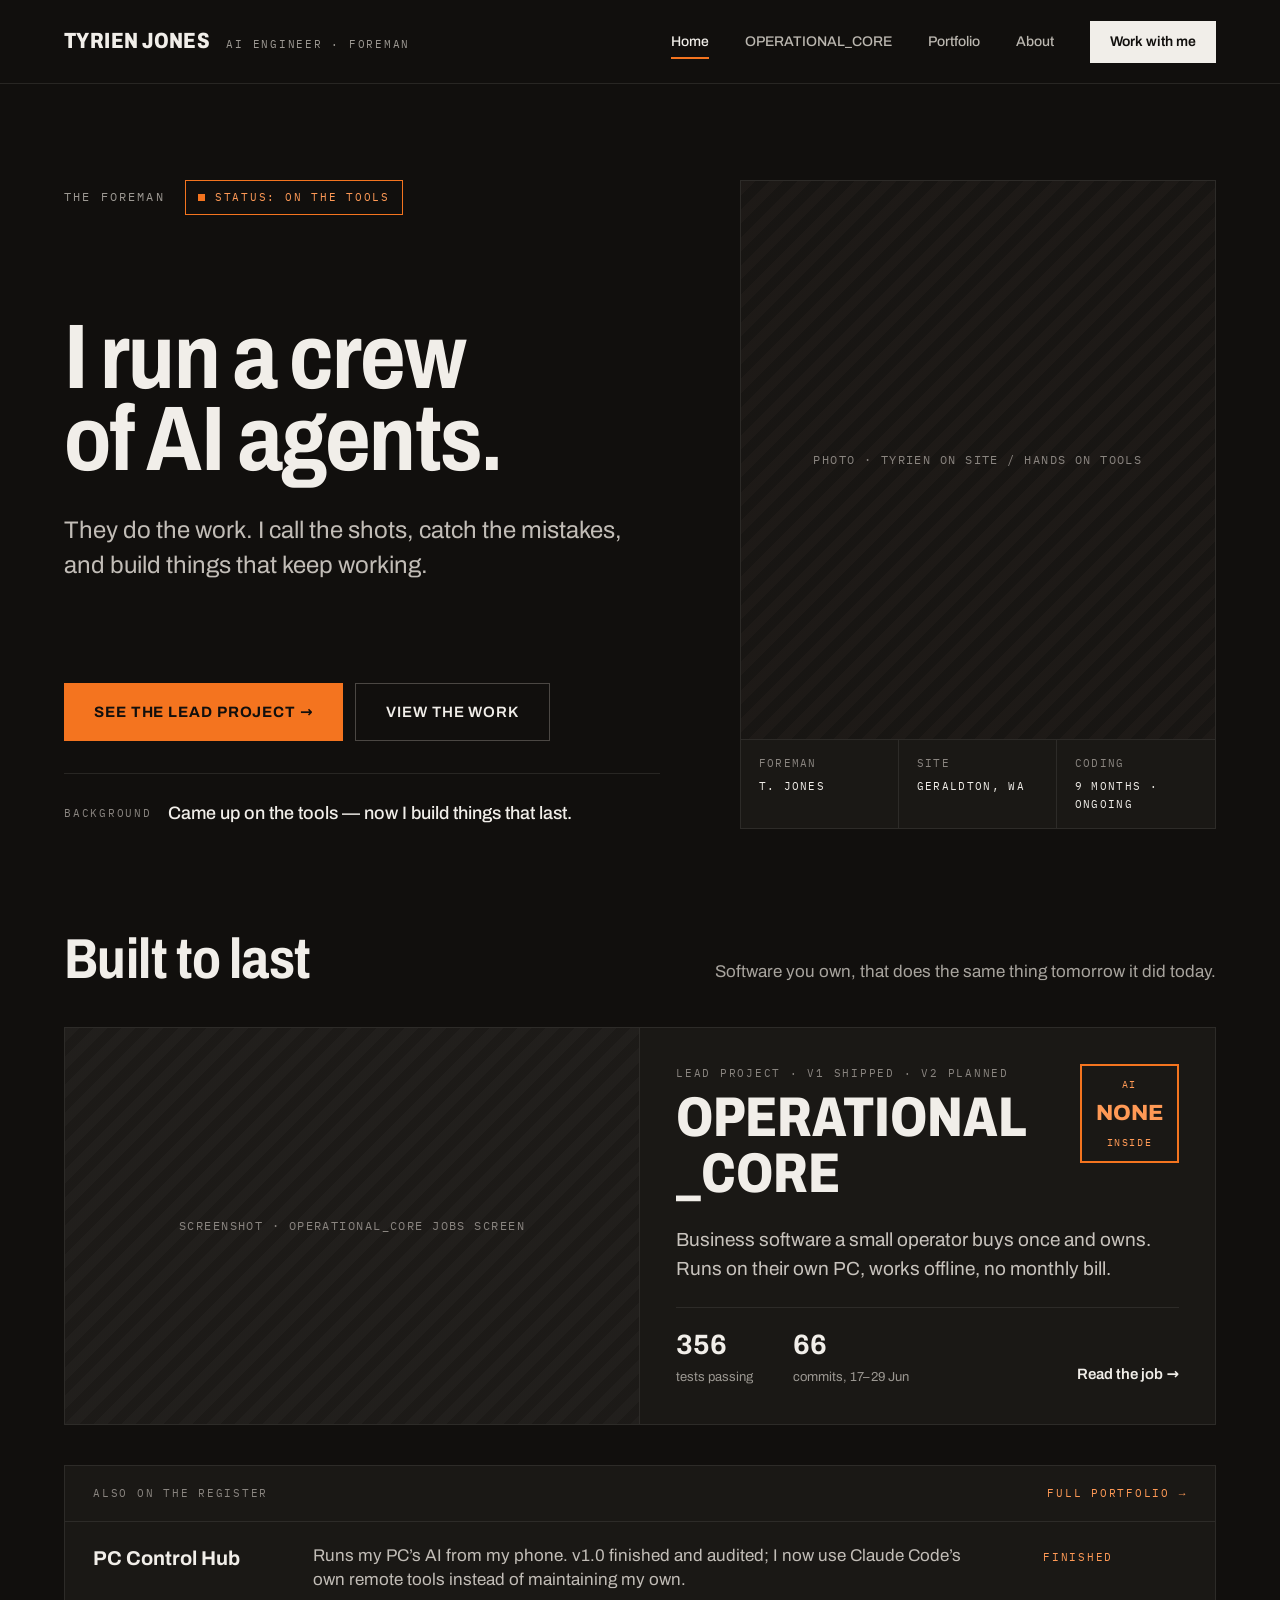
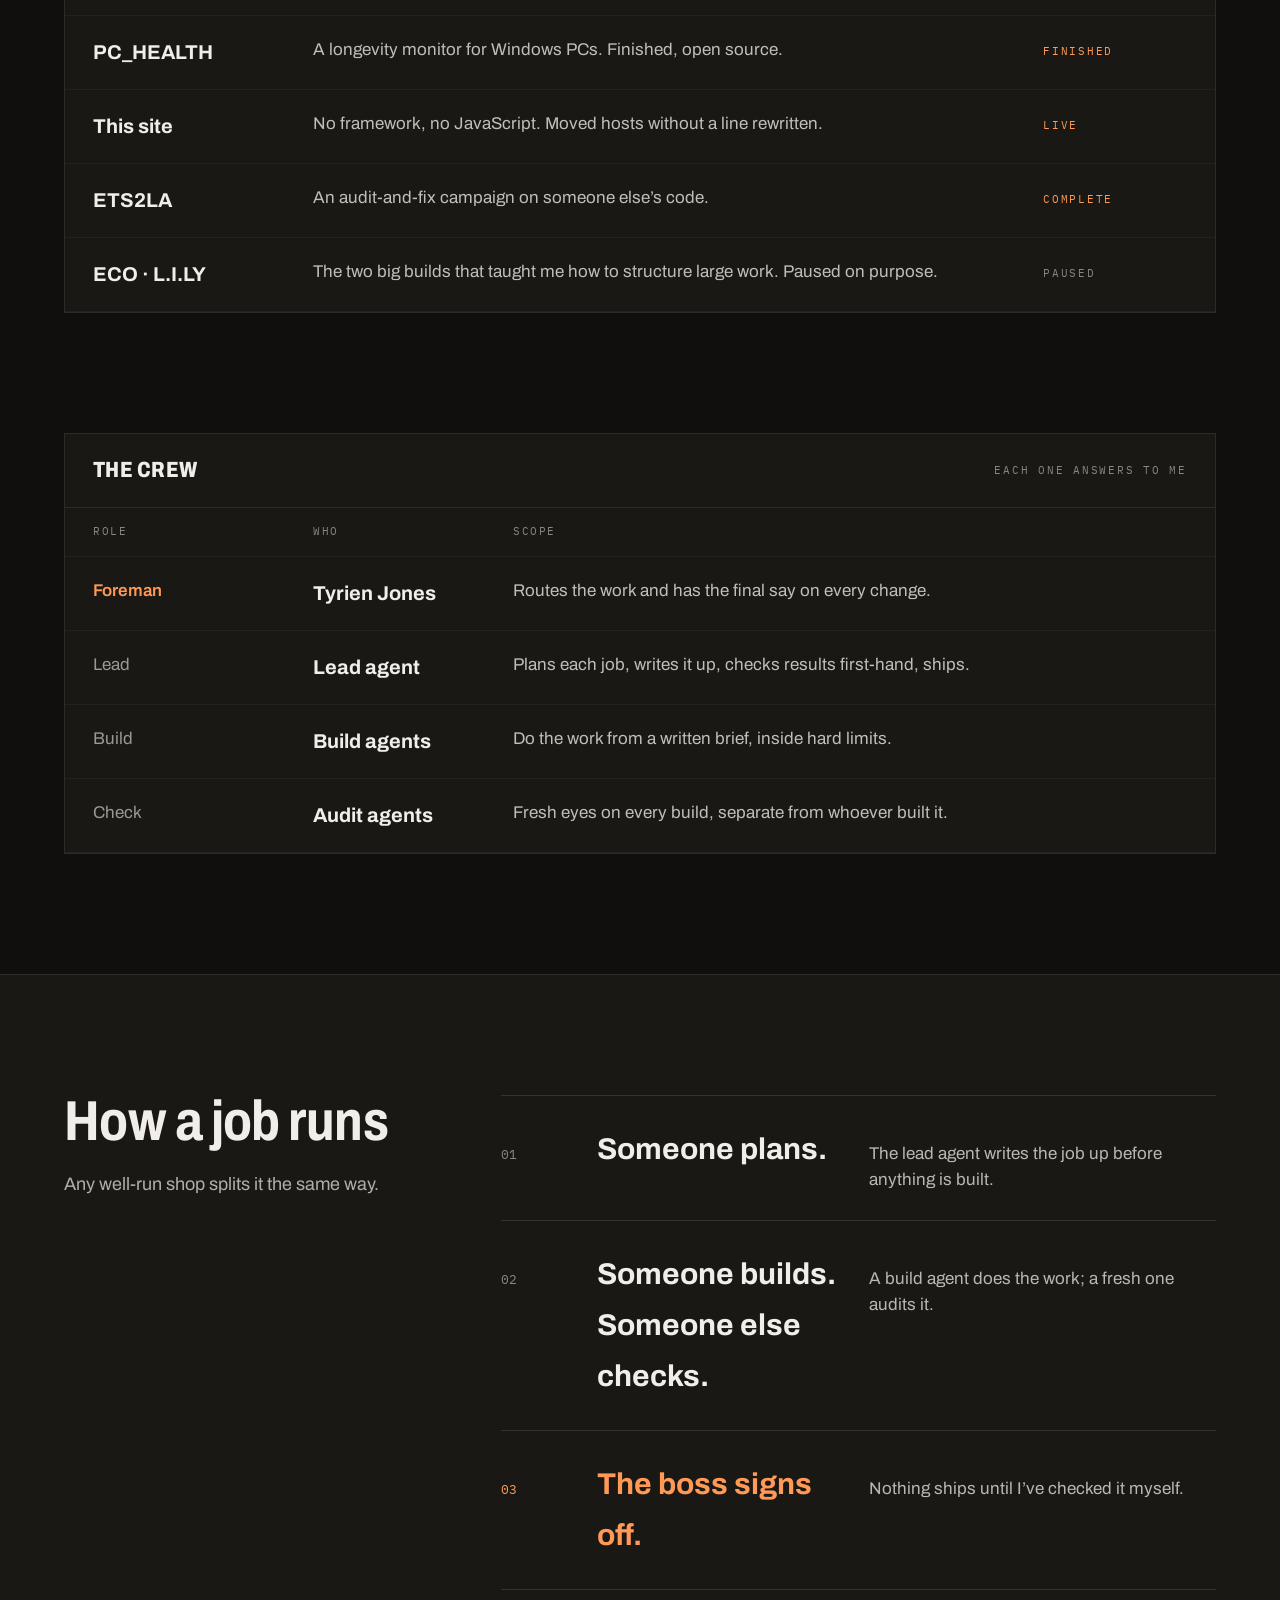
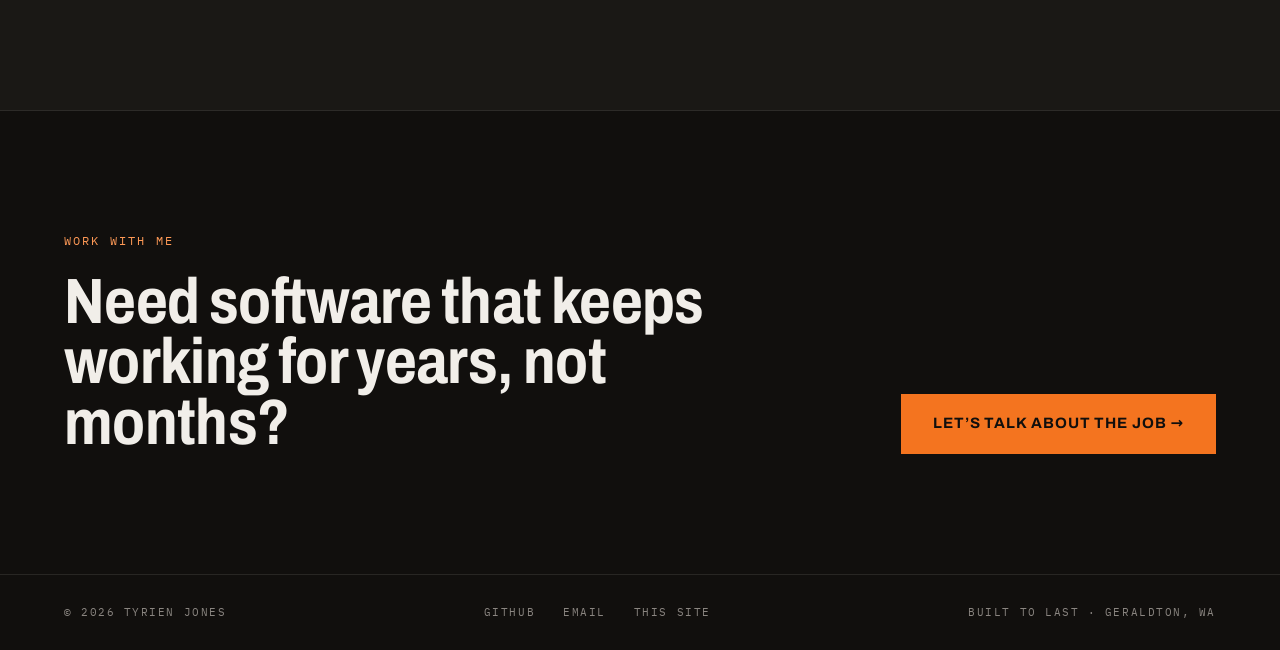
==== site/index.html @ d5ed754e "Words overhaul: every claim true as of Nov 2026; OPERATIONAL_CORE leads Content (from the approved c" ====
<!DOCTYPE html>
<html lang="en">
<head>
<meta charset="utf-8">
<meta name="viewport" content="width=device-width, initial-scale=1">
<meta name="color-scheme" content="dark">
<title>Tyrien Jones — AI Engineer · Foreman</title>
<meta name="description" content="I run a crew of AI agents. They do the work. I call the shots, catch the mistakes, and build things that keep working.">
<link rel="stylesheet" href="assets/css/site.css">
</head>
<body>

<header class="site-head">
  <a class="brand" href="index.html">
    <span class="brand-name">TYRIEN JONES</span>
    <span class="brand-sub">AI ENGINEER · FOREMAN</span>
  </a>
  <nav class="nav" aria-label="Primary">
    <a href="index.html" class="active" aria-current="page">Home</a>
    <a href="operational-core.html">OPERATIONAL_CORE</a>
    <a href="portfolio.html">Portfolio</a>
    <a href="about.html">About</a>
    <a href="work.html" class="btn-work">Work with me</a>
  </nav>
</header>

<section class="hero">
  <div class="hero-copy">
    <div class="kicker">
      <span class="lbl lbl-lg">THE FOREMAN</span>
      <span class="tag-status">STATUS: ON THE TOOLS</span>
    </div>
    <div style="display:flex;flex-direction:column;gap:32px">
      <h1 class="display">I run a crew of AI agents.</h1>
      <p class="hero-lede">They do the work. I call the shots, catch the mistakes, and build things that keep working.</p>
    </div>
    <div style="display:flex;flex-direction:column;gap:32px">
      <div style="display:flex;gap:12px;flex-wrap:wrap">
        <a class="btn btn-accent" href="operational-core.html">SEE THE LEAD PROJECT →</a>
        <a class="btn btn-ghost" href="portfolio.html">VIEW THE WORK</a>
      </div>
      <div class="hero-foot">
        <span class="lbl">BACKGROUND</span>
        <b>Came up on the tools — now I build <span>things that last</span>.</b>
      </div>
    </div>
  </div>
  <div class="hero-media">
    <div class="ph"><span class="lbl">PHOTO · TYRIEN ON SITE / HANDS ON TOOLS</span></div>
    <div class="spec-strip">
      <div><span>FOREMAN</span><span>T. JONES</span></div>
      <div><span>SITE</span><span>GERALDTON, WA</span></div>
      <div><span>CODING</span><span>9 MONTHS · ONGOING</span></div>
    </div>
  </div>
</section>

<section class="sec" style="display:flex;flex-direction:column;gap:40px">
  <div class="sec-head">
    <h2>Built to last</h2>
    <span class="sub">Software you own, that does the same thing tomorrow it did today.</span>
  </div>
  <div class="card-grid" style="grid-template-columns:minmax(0,1fr)">
    <a class="card" href="operational-core.html" style="display:grid;grid-template-columns:repeat(auto-fit,minmax(min(100%,420px),1fr))">
      <div class="card-media ph" style="height:auto;min-height:340px;border-bottom:none;border-right:1px solid oklch(0.29 0.006 70)"><span class="lbl">SCREENSHOT · OPERATIONAL_CORE JOBS SCREEN</span></div>
      <div class="card-body">
        <div class="card-top">
          <div style="display:flex;flex-direction:column;gap:8px">
            <span class="lbl">LEAD PROJECT · v1 SHIPPED · v2 PLANNED</span>
            <span class="card-title">OPERATIONAL<wbr>_CORE</span>
          </div>
          <span class="stamp"><span>AI</span><b>NONE</b><span>INSIDE</span></span>
        </div>
        <p class="card-desc">Business software a small operator buys once and owns. Runs on their own PC, works offline, no monthly bill.</p>
        <div class="stats">
          <div class="stat"><b>356</b><span>tests passing</span></div>
          <div class="stat"><b>66</b><span>commits, 17–29 Jun</span></div>
          <span class="stat-link">Read the job →</span>
        </div>
      </div>
    </a>
  </div>
  <div class="panel">
    <div class="panel-bar"><span class="lbl">ALSO ON THE REGISTER</span><a class="lbl" href="portfolio.html" style="color:oklch(0.78 0.15 52)">FULL PORTFOLIO →</a></div>
    <div class="sheet" style="grid-template-columns:220px minmax(0,1fr) 200px">
      <div class="s-name">PC Control Hub</div><div class="s-desc row-end">Runs my PC&rsquo;s AI from my phone. v1.0 finished and audited; I now use Claude Code&rsquo;s own remote tools instead of maintaining my own.</div><div class="row-end"><span class="lbl" style="color:oklch(0.78 0.15 52)">FINISHED</span></div>
      <div class="s-name">PC_HEALTH</div><div class="s-desc row-end">A longevity monitor for Windows PCs. Finished, open source.</div><div class="row-end"><span class="lbl" style="color:oklch(0.78 0.15 52)">FINISHED</span></div>
      <div class="s-name">This site</div><div class="s-desc row-end">No framework, no JavaScript. Moved hosts without a line rewritten.</div><div class="row-end"><span class="lbl" style="color:oklch(0.78 0.15 52)">LIVE</span></div>
      <div class="s-name">ETS2LA</div><div class="s-desc row-end">An audit-and-fix campaign on someone else’s code.</div><div class="row-end"><span class="lbl" style="color:oklch(0.78 0.15 52)">COMPLETE</span></div>
      <div class="s-name">ECO · L.I.LY</div><div class="s-desc">The two big builds that taught me how to structure large work. Paused on purpose.</div><div><span class="lbl">PAUSED</span></div>
    </div>
  </div>
</section>

<section class="sec">
  <div class="panel">
    <div class="panel-bar">
      <span class="ttl">THE CREW</span>
      <span class="lbl">EACH ONE ANSWERS TO ME</span>
    </div>
    <div class="sheet" style="grid-template-columns:220px 200px minmax(0,1fr)">
      <div class="s-h">ROLE</div>
      <div class="s-h">WHO</div>
      <div class="s-h">SCOPE</div>
      <div class="s-role hl">Foreman</div>
      <div class="s-name">Tyrien Jones</div>
      <div class="s-desc row-end">Routes the work and has the final say on every change.</div>
      <div class="s-role">Lead</div>
      <div class="s-name">Lead agent</div>
      <div class="s-desc row-end">Plans each job, writes it up, checks results first-hand, ships.</div>
      <div class="s-role">Build</div>
      <div class="s-name">Build agents</div>
      <div class="s-desc row-end">Do the work from a written brief, inside hard limits.</div>
      <div class="s-role">Check</div>
      <div class="s-name">Audit agents</div>
      <div class="s-desc">Fresh eyes on every build, separate from whoever built it.</div>
    </div>
  </div>
</section>

<section class="sec-band split s-12">
  <div style="display:flex;flex-direction:column;gap:20px">
    <h2>How a job runs</h2>
    <p style="font-size:18px;color:oklch(0.75 0.01 75)">Any well-run shop splits it the same way.</p>
  </div>
  <div class="steps">
    <div class="step">
      <span class="n">01</span>
      <span class="t">Someone plans.</span>
      <span class="d">The lead agent writes the job up before anything is built.</span>
    </div>
    <div class="step">
      <span class="n">02</span>
      <span class="t">Someone builds. Someone else checks.</span>
      <span class="d">A build agent does the work; a fresh one audits it.</span>
    </div>
    <div class="step hl">
      <span class="n">03</span>
      <span class="t">The boss signs off.</span>
      <span class="d">Nothing ships until I’ve checked it myself.</span>
    </div>
  </div>
</section>

<section class="cta">
  <div class="cta-copy">
    <span class="lbl lbl-lg">WORK WITH ME</span>
    <span class="cta-q">Need software that keeps working for years, not months?</span>
  </div>
  <a class="btn btn-accent" href="work.html">LET’S TALK ABOUT THE JOB →</a>
</section>

<footer class="site-foot">
  <span>© 2026 TYRIEN JONES</span>
  <span class="links">
    <a href="https://github.com/tyrienjones-tech">GITHUB</a>
    <a href="mailto:tyrienjones.tech@gmail.com">EMAIL</a>
    <a href="this-site.html">THIS SITE</a>
  </span>
  <span>BUILT TO LAST · GERALDTON, WA</span>
</footer>

</body>
</html>
---- site/assets/css/site.css ----
/* ============================================================
   Tyrien Jones — shared stylesheet (all pages use this one file)
   v2 "Site Documentation" redesign — 2026-11.
   Static. Fonts self-hosted. No remote fonts, no third-party requests.
   Lives at /assets/css/site.css — paths below are relative to HERE.
   ============================================================ */

/* ---- Self-hosted fonts (files in /assets/fonts/) ---------- */
@font-face {
  font-family: "Archivo";
  src: url("../fonts/Archivo-Variable.woff2") format("woff2");
  font-weight: 400 800; font-stretch: 62% 125%;
  font-style: normal; font-display: swap;
}
@font-face {
  font-family: "IBM Plex Mono";
  src: url("../fonts/IBMPlexMono-Regular.woff2") format("woff2");
  font-weight: 400; font-style: normal; font-display: swap;
}
@font-face {
  font-family: "IBM Plex Mono";
  src: url("../fonts/IBMPlexMono-Medium.woff2") format("woff2");
  font-weight: 500; font-style: normal; font-display: swap;
}
@font-face {
  font-family: "IBM Plex Mono";
  src: url("../fonts/IBMPlexMono-SemiBold.woff2") format("woff2");
  font-weight: 600; font-style: normal; font-display: swap;
}

/* ---- Tokens (HANDOFF.md) ----------------------------------- */
:root {
  --bg:          oklch(0.17 0.006 70);   /* warm graphite */
  --panel:       oklch(0.21 0.006 70);
  --panel-2:     oklch(0.24 0.006 70);   /* placeholder stripe light */
  --warm:        oklch(0.22 0.008 60);   /* highlighted panel */
  --line:        oklch(0.29 0.006 70);   /* panel borders */
  --line-2:      oklch(0.25 0.006 70);   /* row dividers */
  --line-3:      oklch(0.32 0.006 70);   /* step rules on panel bg */
  --line-head:   oklch(0.27 0.006 70);   /* header/footer rule */
  --text:        oklch(0.95 0.008 80);
  --body:        oklch(0.85 0.01 75);
  --body-2:      oklch(0.8 0.01 75);
  --muted:       oklch(0.68 0.01 75);
  --muted-2:     oklch(0.62 0.01 75);    /* mono labels */
  --soft:        oklch(0.75 0.01 75);
  --soft-2:      oklch(0.72 0.01 75);
  --accent:      oklch(0.70 0.18 48);    /* hi-vis orange */
  --accent-hi:   oklch(0.76 0.17 52);    /* hover */
  --accent-text: oklch(0.78 0.15 52);    /* orange as text on dark */

  --font-head: "Archivo", system-ui, -apple-system, "Segoe UI", Roboto, sans-serif;
  --font-mono: "IBM Plex Mono", ui-monospace, "Cascadia Mono", Menlo, Consolas, monospace;

  --gut: 64px;           /* page gutter */
  --nav-h: 84px;
}

/* ---- Base --------------------------------------------------- */
* { box-sizing: border-box; }
html { scroll-behavior: smooth; }
body {
  margin: 0;
  background: var(--bg);
  color: var(--text);
  font-family: var(--font-head);
  font-size: 18px;
  line-height: 1.7;
  -webkit-font-smoothing: antialiased;
}
a { color: inherit; text-decoration: none; }
a:hover { opacity: .85; }
a, .btn, .card, details.reg summary, .nav a {
  transition: opacity .15s ease, background-color .2s ease,
              border-color .2s ease, color .2s ease;
}
:focus-visible { outline: 2px solid var(--accent); outline-offset: 3px; }
@media (prefers-reduced-motion: reduce) {
  * { transition: none !important; }
  html { scroll-behavior: auto; }
}
img { max-width: 100%; display: block; }
code {
  font-family: var(--font-mono);
  font-size: .88em;
}
::selection { background: var(--accent); color: var(--bg); }

h1, h2, h3 { margin: 0; letter-spacing: -.01em; text-wrap: balance; }
h2 { font-weight: 700; font-stretch: 82%; font-size: clamp(38px, 4.4vw, 64px); line-height: .95; }
p  { margin: 0; color: var(--body); text-wrap: pretty; }

/* Mono label — labels only, never headings/body */
.lbl {
  font-family: var(--font-mono);
  font-size: 11px; letter-spacing: .16em;
  text-transform: uppercase;
  color: var(--muted-2);
}
.lbl-lg { font-size: 12px; letter-spacing: .18em; color: var(--muted); }

/* ---- Header ------------------------------------------------- */
.site-head {
  display: flex; align-items: center; justify-content: space-between;
  padding: 0 var(--gut); height: var(--nav-h);
  border-bottom: 1px solid var(--line-head);
  gap: 24px;
}
.brand { display: flex; align-items: baseline; gap: 16px; flex: none; }
.brand-name { font-weight: 800; font-stretch: 80%; font-size: 22px; letter-spacing: .02em; }
.brand-sub {
  font-family: var(--font-mono); font-size: 11px; letter-spacing: .16em;
  color: var(--muted);
}
.nav {
  display: flex; align-items: center; gap: 36px;
  font-size: 14px; font-weight: 500; color: oklch(0.78 0.01 75);
  flex-wrap: wrap;
}
.nav a { padding: 6px 0; }
.nav a.active {
  color: var(--text);
  box-shadow: inset 0 -2px 0 var(--accent);
}
.nav .btn-work {
  display: flex; align-items: center; height: 42px; padding: 0 20px;
  background: var(--text); color: var(--bg); font-weight: 600;
}

/* ---- Buttons ------------------------------------------------ */
.btn {
  display: inline-flex; align-items: center; gap: 14px;
  height: 58px; padding: 0 30px;
  font-weight: 700; font-size: 15px; letter-spacing: .06em;
}
.btn-accent { background: var(--accent); color: var(--bg); }
.btn-accent:hover { background: var(--accent-hi); opacity: 1; }
.btn-ghost { border: 1px solid oklch(0.4 0.008 70); font-weight: 600; }
.btn-ghost:hover { border-color: var(--text); opacity: 1; }

/* ---- Status tag / stamp ------------------------------------- */
.tag-status {
  display: inline-flex; align-items: center; gap: 10px;
  padding: 7px 12px; border: 1px solid var(--accent);
  font-family: var(--font-mono); font-size: 11px; letter-spacing: .16em;
  color: var(--accent-text); text-transform: uppercase;
}
.tag-status::before {
  content: ""; width: 7px; height: 7px; background: var(--accent); flex: none;
}
.stamp {
  flex: none; display: flex; flex-direction: column; align-items: center; gap: 2px;
  padding: 10px 14px; border: 2px solid var(--accent);
  color: var(--accent-text);
  font-family: var(--font-mono); font-size: 10px; letter-spacing: .16em;
  text-transform: uppercase; text-align: center;
}
.stamp b {
  font-family: var(--font-head); font-weight: 800; font-size: 22px; letter-spacing: 0;
  white-space: nowrap;
}

/* ---- Sections / hero ---------------------------------------- */
.sec { padding: 0 var(--gut) 120px; }
.sec-band {
  padding: 120px var(--gut);
  background: var(--panel);
  border-top: 1px solid var(--line); border-bottom: 1px solid var(--line);
}
.hero {
  padding: 96px var(--gut) 104px;
  display: grid; grid-template-columns: minmax(0,1.25fr) minmax(0,1fr);
  gap: 80px; align-items: stretch;
}
.hero-copy { display: flex; flex-direction: column; justify-content: space-between; gap: 56px; }
.kicker { display: flex; align-items: center; gap: 20px; flex-wrap: wrap; }
.display {
  font-weight: 700; font-stretch: 82%;
  font-size: clamp(60px, 7.17vw, 120px);
  line-height: .9; letter-spacing: -.02em;
}
.hero-lede { max-width: 600px; font-size: 24px; line-height: 1.45; color: var(--body-2); }
.hero-foot {
  display: flex; align-items: center; gap: 16px;
  padding-top: 24px; border-top: 1px solid var(--line-head);
}
.hero-foot b { font-size: 18px; font-weight: 500; }

/* ---- Placeholder (striped) ---------------------------------- */
.ph {
  display: flex; align-items: center; justify-content: center;
  background: repeating-linear-gradient(135deg, var(--warm) 0 10px, oklch(0.2 0.006 70) 10px 20px);
  border: 1px solid var(--line);
}
.ph .lbl { letter-spacing: .12em; font-size: 12px; }
.card-media.ph {
  height: 300px; border: none; border-bottom: 1px solid var(--line);
  background: repeating-linear-gradient(135deg, var(--panel-2) 0 10px, oklch(0.22 0.006 70) 10px 20px);
}

/* ---- Spec strip (under hero photo) --------------------------- */
.spec-strip {
  display: grid; grid-template-columns: repeat(3, minmax(0,1fr));
  background: var(--panel); border: 1px solid var(--line); border-top: none;
  font-family: var(--font-mono); font-size: 11px; letter-spacing: .12em;
  text-transform: uppercase;
}
.spec-strip > div {
  padding: 14px 18px; display: flex; flex-direction: column; gap: 4px;
  border-right: 1px solid var(--line);
}
.spec-strip > div:last-child { border-right: none; }
.spec-strip span:first-child { color: var(--muted-2); }

/* ---- Panels / sheet tables ----------------------------------- */
.panel { background: var(--panel); border: 1px solid var(--line); }
.panel-bar {
  display: flex; justify-content: space-between; align-items: center;
  padding: 18px 28px; border-bottom: 1px solid var(--line);
  gap: 16px; flex-wrap: wrap;
}
.panel-bar .ttl { font-weight: 800; font-stretch: 80%; font-size: 22px; letter-spacing: .02em; }

.sheet { display: grid; font-size: 17px; line-height: 1.45; }
.sheet > div { padding: 22px 28px; border-bottom: 1px solid var(--line-2); }
.sheet > .s-h {
  padding: 16px 28px;
  font-family: var(--font-mono); font-size: 11px; letter-spacing: .14em;
  text-transform: uppercase; color: var(--muted-2);
}
.sheet .s-name { font-weight: 700; font-size: 20px; }
.sheet .s-role { color: var(--muted); }
.sheet .s-role.hl { color: var(--accent-text); font-weight: 600; }
.sheet .s-desc { color: var(--body-2); }

.tag-own, .tag-wired {
  font-family: var(--font-mono); font-size: 10px; letter-spacing: .14em;
  text-transform: uppercase; padding: 4px 8px; white-space: nowrap;
}
.tag-own  { border: 1px solid var(--accent); color: var(--accent-text); }
.tag-wired{ border: 1px solid var(--line-3); color: var(--muted); }

/* ---- Stats row ------------------------------------------------ */
.stats { display: flex; gap: 40px; padding-top: 20px; border-top: 1px solid var(--line); flex-wrap: wrap; }
.stat { display: flex; flex-direction: column; gap: 4px; }
.stat b { font-weight: 700; font-size: 28px; line-height: 1.2; }
.stat span { font-size: 13px; color: var(--muted); }
.stat-link { margin-left: auto; align-self: end; font-size: 15px; font-weight: 600; }

/* ---- Numbered steps ------------------------------------------- */
.steps { display: flex; flex-direction: column; }
.step {
  display: grid; grid-template-columns: 72px minmax(0,1fr) minmax(0,1.4fr);
  gap: 24px; align-items: baseline; padding: 28px 0;
  border-top: 1px solid var(--line-3);
}
.step:last-child { border-bottom: 1px solid var(--line-3); }
.step .n { font-family: var(--font-mono); font-size: 13px; color: var(--muted-2); }
.step .t { font-weight: 700; font-size: 30px; }
.step .d { font-size: 17px; line-height: 1.5; color: oklch(0.78 0.01 75); }
.step.hl .n, .step.hl .t { color: var(--accent-text); }

/* ---- Cards ----------------------------------------------------- */
.card-grid { display: grid; grid-template-columns: repeat(2, minmax(0,1fr)); gap: 24px; }
.card {
  display: flex; flex-direction: column;
  background: var(--panel); border: 1px solid var(--line);
}
a.card:hover { border-color: var(--accent); opacity: 1; }
.card-body { padding: 36px; display: flex; flex-direction: column; gap: 24px; flex: 1; }
.card-top { display: flex; justify-content: space-between; align-items: start; gap: 24px; }
.card-title { font-weight: 800; font-stretch: 80%; font-size: 56px; line-height: 1; }
.card-desc { font-size: 19px; line-height: 1.5; color: oklch(0.82 0.01 75); }
.card .stats { margin-top: auto; }

/* ---- Two-column split (band interiors etc.) --------------------- */
.split { display: grid; gap: 80px; align-items: start; }
.split.s-12 { grid-template-columns: minmax(0,1fr) minmax(0,2fr); }
.split.s-21 { grid-template-columns: minmax(0,2fr) minmax(0,1fr); }
.hero-media { display: flex; flex-direction: column; }
.hero-media .ph { flex: 1; min-height: 560px; }

/* ---- Photo strip (About) ---------------------------------------- */
.photo-strip { display: grid; grid-template-columns: repeat(5, minmax(0,1fr)); gap: 16px; }
@media (max-width: 1100px) { .photo-strip { grid-template-columns: repeat(3, minmax(0,1fr)); } }
@media (max-width: 640px)  { .photo-strip { grid-template-columns: repeat(2, minmax(0,1fr)); } }

/* ---- Section headers ------------------------------------------- */
.sec-head { display: flex; justify-content: space-between; align-items: end; gap: 24px; flex-wrap: wrap; }
.sec-head .sub { font-size: 17px; color: var(--soft-2); }

/* ---- CTA band --------------------------------------------------- */
.cta {
  padding: 120px var(--gut);
  display: flex; justify-content: space-between; align-items: end; gap: 64px;
}
.cta.in-panel { background: var(--panel); border-top: 1px solid var(--line); border-bottom: 1px solid var(--line); }
.cta-copy { display: flex; flex-direction: column; gap: 20px; max-width: 860px; }
.cta-copy .lbl-lg { color: var(--accent-text); }
.cta-q {
  font-weight: 700; font-stretch: 82%;
  font-size: clamp(44px, 5vw, 72px); line-height: .95; letter-spacing: -.01em;
}
.cta .btn { flex: none; height: 60px; padding: 0 32px; }

/* ---- Footer ------------------------------------------------------ */
.site-foot {
  display: flex; justify-content: space-between; align-items: center;
  padding: 28px var(--gut); border-top: 1px solid var(--line-head);
  font-family: var(--font-mono); font-size: 11px; letter-spacing: .14em;
  text-transform: uppercase; color: var(--muted-2);
  gap: 16px; flex-wrap: wrap;
}
.site-foot .links { display: flex; gap: 28px; }

/* ---- Page header (inner pages) ----------------------------------- */
.page-head {
  padding: 72px var(--gut) 72px;
  display: grid; grid-template-columns: minmax(0,1.5fr) minmax(0,1fr);
  gap: 64px; align-items: end;
}
.crumb { font-family: var(--font-mono); font-size: 12px; letter-spacing: .14em; color: var(--muted-2); text-transform: uppercase; }
.crumb a:hover { color: var(--text); }
.page-head .display { font-size: clamp(56px, 6vw, 110px); }
.lede { font-size: 26px; line-height: 1.4; font-weight: 500; color: var(--body); max-width: 760px; }

.spec-panel {
  display: grid; grid-template-columns: repeat(2, minmax(0,1fr));
  background: var(--panel); border: 1px solid var(--line);
}
.spec-panel > div {
  padding: 18px 22px; display: flex; flex-direction: column; gap: 6px;
  border-bottom: 1px solid var(--line-2); border-right: 1px solid var(--line-2);
}
.spec-panel > div:nth-child(2n) { border-right: none; }
.spec-panel .k { font-family: var(--font-mono); font-size: 10px; letter-spacing: .14em; color: var(--muted-2); text-transform: uppercase; }
.spec-panel .v { font-size: 16px; font-weight: 600; line-height: 1.35; }
.spec-panel .cell-stamp { align-items: center; justify-content: center; }

/* ---- Doc layout (sticky index + reading column) ------------------- */
.doc {
  padding: 0 var(--gut) 120px;
  display: grid; grid-template-columns: 200px minmax(0,1fr);
  gap: 56px; align-items: start;
}
.doc-index {
  position: sticky; top: 32px;
  display: flex; flex-direction: column; gap: 4px;
  font-size: 14px;
}
.doc-index .idx-ttl { padding-bottom: 14px; }
.doc-index a {
  display: flex; gap: 14px; align-items: baseline;
  padding: 9px 0; color: var(--soft);
  border-top: 1px solid var(--line-2);
  font-weight: 500;
}
.doc-index a .n { font-family: var(--font-mono); font-size: 11px; color: var(--muted-2); }
.doc-index a:hover { color: var(--text); opacity: 1; }
.doc-index a.btn {
  margin-top: 8px; height: 48px; padding: 0 22px;
  justify-content: center;
  font-size: 14px; font-weight: 600; letter-spacing: .04em;
  border-top: none;
  background: transparent;
  border: 1px solid var(--accent);
  color: var(--accent-text);
}
.doc-index a.btn:hover { background: var(--accent); color: var(--bg); opacity: 1; }

/* Index highlight, zero JS. Where the browser supports scroll-driven
   animations, the link for the section crossing ~35% of the viewport lights up
   as you scroll. Elsewhere it falls back to click-follow via :has(:target). */
@keyframes idx-on { from, to { color: var(--accent-text); font-weight: 600; } }
@supports (animation-timeline: view()) {
  .doc { timeline-scope: --s-ets2la, --s-featured, --s-how-i-ran-it, --s-how-they-learn, --s-inside, --s-next, --s-operational-core, --s-paused-builds, --s-pc-control-hub, --s-pc-health, --s-plain-terms, --s-receipts, --s-six-axis, --s-the-arc, --s-the-build, --s-the-crew, --s-the-job, --s-the-result, --s-the-rules, --s-the-stack, --s-using-ai, --s-what-i-dont-publish, --s-what-this-is, --s-whats-mine, --s-who-i-am, --s-why-it-counts, --s-why-this-way, --s-wired-in; }
  .doc-sec { view-timeline-axis: block; view-timeline-inset: 35% 64%; }
  #ets2la { view-timeline-name: --s-ets2la; }
  #featured { view-timeline-name: --s-featured; }
  #how-i-ran-it { view-timeline-name: --s-how-i-ran-it; }
  #how-they-learn { view-timeline-name: --s-how-they-learn; }
  #inside { view-timeline-name: --s-inside; }
  #next { view-timeline-name: --s-next; }
  #operational-core { view-timeline-name: --s-operational-core; }
  #paused-builds { view-timeline-name: --s-paused-builds; }
  #pc-control-hub { view-timeline-name: --s-pc-control-hub; }
  #pc-health { view-timeline-name: --s-pc-health; }
  #plain-terms { view-timeline-name: --s-plain-terms; }
  #receipts { view-timeline-name: --s-receipts; }
  #six-axis { view-timeline-name: --s-six-axis; }
  #the-arc { view-timeline-name: --s-the-arc; }
  #the-build { view-timeline-name: --s-the-build; }
  #the-crew { view-timeline-name: --s-the-crew; }
  #the-job { view-timeline-name: --s-the-job; }
  #the-result { view-timeline-name: --s-the-result; }
  #the-rules { view-timeline-name: --s-the-rules; }
  #the-stack { view-timeline-name: --s-the-stack; }
  #using-ai { view-timeline-name: --s-using-ai; }
  #what-i-dont-publish { view-timeline-name: --s-what-i-dont-publish; }
  #what-this-is { view-timeline-name: --s-what-this-is; }
  #whats-mine { view-timeline-name: --s-whats-mine; }
  #who-i-am { view-timeline-name: --s-who-i-am; }
  #why-it-counts { view-timeline-name: --s-why-it-counts; }
  #why-this-way { view-timeline-name: --s-why-this-way; }
  #wired-in { view-timeline-name: --s-wired-in; }
  .doc-index a[href^="#"] { animation: idx-on linear none; animation-range: cover 0% cover 100%; }
  .doc-index a[href="#ets2la"] { animation-timeline: --s-ets2la; }
  .doc-index a[href="#featured"] { animation-timeline: --s-featured; }
  .doc-index a[href="#how-i-ran-it"] { animation-timeline: --s-how-i-ran-it; }
  .doc-index a[href="#how-they-learn"] { animation-timeline: --s-how-they-learn; }
  .doc-index a[href="#inside"] { animation-timeline: --s-inside; }
  .doc-index a[href="#next"] { animation-timeline: --s-next; }
  .doc-index a[href="#operational-core"] { animation-timeline: --s-operational-core; }
  .doc-index a[href="#paused-builds"] { animation-timeline: --s-paused-builds; }
  .doc-index a[href="#pc-control-hub"] { animation-timeline: --s-pc-control-hub; }
  .doc-index a[href="#pc-health"] { animation-timeline: --s-pc-health; }
  .doc-index a[href="#plain-terms"] { animation-timeline: --s-plain-terms; }
  .doc-index a[href="#receipts"] { animation-timeline: --s-receipts; }
  .doc-index a[href="#six-axis"] { animation-timeline: --s-six-axis; }
  .doc-index a[href="#the-arc"] { animation-timeline: --s-the-arc; }
  .doc-index a[href="#the-build"] { animation-timeline: --s-the-build; }
  .doc-index a[href="#the-crew"] { animation-timeline: --s-the-crew; }
  .doc-index a[href="#the-job"] { animation-timeline: --s-the-job; }
  .doc-index a[href="#the-result"] { animation-timeline: --s-the-result; }
  .doc-index a[href="#the-rules"] { animation-timeline: --s-the-rules; }
  .doc-index a[href="#the-stack"] { animation-timeline: --s-the-stack; }
  .doc-index a[href="#using-ai"] { animation-timeline: --s-using-ai; }
  .doc-index a[href="#what-i-dont-publish"] { animation-timeline: --s-what-i-dont-publish; }
  .doc-index a[href="#what-this-is"] { animation-timeline: --s-what-this-is; }
  .doc-index a[href="#whats-mine"] { animation-timeline: --s-whats-mine; }
  .doc-index a[href="#who-i-am"] { animation-timeline: --s-who-i-am; }
  .doc-index a[href="#why-it-counts"] { animation-timeline: --s-why-it-counts; }
  .doc-index a[href="#why-this-way"] { animation-timeline: --s-why-this-way; }
  .doc-index a[href="#wired-in"] { animation-timeline: --s-wired-in; }
}
@supports not (animation-timeline: view()) {
  .doc-index a.on { color: var(--accent-text); font-weight: 600; }
  .doc:has(:target) .doc-index a.on { color: var(--soft); font-weight: 500; }
  .doc:has(#ets2la:target) .doc-index a[href="#ets2la"],
  .doc:has(#featured:target) .doc-index a[href="#featured"],
  .doc:has(#how-i-ran-it:target) .doc-index a[href="#how-i-ran-it"],
  .doc:has(#how-they-learn:target) .doc-index a[href="#how-they-learn"],
  .doc:has(#inside:target) .doc-index a[href="#inside"],
  .doc:has(#next:target) .doc-index a[href="#next"],
  .doc:has(#operational-core:target) .doc-index a[href="#operational-core"],
  .doc:has(#paused-builds:target) .doc-index a[href="#paused-builds"],
  .doc:has(#pc-control-hub:target) .doc-index a[href="#pc-control-hub"],
  .doc:has(#pc-health:target) .doc-index a[href="#pc-health"],
  .doc:has(#plain-terms:target) .doc-index a[href="#plain-terms"],
  .doc:has(#receipts:target) .doc-index a[href="#receipts"],
  .doc:has(#six-axis:target) .doc-index a[href="#six-axis"],
  .doc:has(#the-arc:target) .doc-index a[href="#the-arc"],
  .doc:has(#the-build:target) .doc-index a[href="#the-build"],
  .doc:has(#the-crew:target) .doc-index a[href="#the-crew"],
  .doc:has(#the-job:target) .doc-index a[href="#the-job"],
  .doc:has(#the-result:target) .doc-index a[href="#the-result"],
  .doc:has(#the-rules:target) .doc-index a[href="#the-rules"],
  .doc:has(#the-stack:target) .doc-index a[href="#the-stack"],
  .doc:has(#using-ai:target) .doc-index a[href="#using-ai"],
  .doc:has(#what-i-dont-publish:target) .doc-index a[href="#what-i-dont-publish"],
  .doc:has(#what-this-is:target) .doc-index a[href="#what-this-is"],
  .doc:has(#whats-mine:target) .doc-index a[href="#whats-mine"],
  .doc:has(#who-i-am:target) .doc-index a[href="#who-i-am"],
  .doc:has(#why-it-counts:target) .doc-index a[href="#why-it-counts"],
  .doc:has(#why-this-way:target) .doc-index a[href="#why-this-way"],
  .doc:has(#wired-in:target) .doc-index a[href="#wired-in"] {
    color: var(--accent-text); font-weight: 600;
  }
}
.doc-main [id] { scroll-margin-top: 28px; }
.doc-main p, .doc-main .lede { max-width: 72ch; }
.doc-main { display: flex; flex-direction: column; gap: 96px; min-width: 0; }

.doc-sec { display: flex; flex-direction: column; gap: 28px; }
.doc-sec > header {
  display: flex; align-items: baseline; gap: 18px;
  padding-top: 24px; border-top: 1px solid var(--line-3);
}
.doc-sec > header .n { font-family: var(--font-mono); font-size: 13px; color: var(--accent-text); }
.doc-sec h2 { font-size: clamp(34px, 3.6vw, 52px); }
.doc-sec h3 { font-weight: 700; font-size: 24px; }
.prose { display: flex; flex-direction: column; gap: 20px; max-width: 780px; }
.prose p { font-size: 18px; line-height: 1.7; }
.prose .big { font-size: 21px; line-height: 1.6; color: var(--text); font-weight: 500; }

/* ---- Details register (no JS) -------------------------------------- */
details.reg { border: 1px solid var(--line); background: var(--panel); }
details.reg + details.reg { border-top: none; }
details.reg summary {
  list-style: none; cursor: pointer;
  display: flex; justify-content: space-between; align-items: center; gap: 20px;
  padding: 20px 26px; font-weight: 600; font-size: 18px;
}
details.reg summary::-webkit-details-marker { display: none; }
details.reg summary::after {
  content: "+"; font-family: var(--font-mono); color: var(--muted);
  font-size: 18px; flex: none;
}
details.reg[open] summary::after { content: "–"; }
details.reg .reg-body { padding: 0 26px 24px; color: var(--body-2); max-width: 760px; }

/* ---- Prev / next strip ---------------------------------------------- */
.pn {
  display: grid; grid-template-columns: repeat(2, minmax(0,1fr));
  border-top: 1px solid var(--line-head);
}
.pn a {
  display: flex; flex-direction: column; gap: 10px;
  padding: 44px var(--gut);
}
.pn a + a { border-left: 1px solid var(--line-head); text-align: right; align-items: end; }
.pn a:hover { background: var(--panel); opacity: 1; }
.pn b { font-weight: 700; font-stretch: 82%; font-size: 30px; }

/* ---- Wide screens: full-width bands, content centred past 1440px ------ */
.site-head, .hero, .page-head, .sec, .sec-band, .cta, .doc, .site-foot {
  padding-left: max(var(--gut), calc((100% - 1440px) / 2));
  padding-right: max(var(--gut), calc((100% - 1440px) / 2));
}

/* ---- Mobile (HANDOFF §6) --------------------------------------------- */
@media (max-width: 1100px) {
  :root { --gut: 32px; }
  .hero, .page-head { grid-template-columns: minmax(0,1fr); gap: 48px; }
  .card-grid { grid-template-columns: minmax(0,1fr); }
  .doc { grid-template-columns: minmax(0,1fr); gap: 48px; }
  .doc-index { position: static; }
  .split, .split.s-12, .split.s-21 { grid-template-columns: minmax(0,1fr); gap: 48px; }
  .hero-media .ph { min-height: 380px; }
}
@media (max-width: 640px) {
  :root { --gut: 16px; --nav-h: auto; }
  body { font-size: 17px; }
  .site-head { flex-direction: column; align-items: flex-start; gap: 12px; padding: 18px 16px; }
  .nav { gap: 18px; }
  .hero { padding-top: 56px; padding-bottom: 64px; }
  .display, .page-head .display { font-size: clamp(44px, 13vw, 80px); }
  .hero-lede { font-size: 20px; }
  .lede { font-size: 21px; }
  .sec, .doc { padding-bottom: 72px; }
  .sec-band, .cta { padding-top: 64px; padding-bottom: 64px; }
  .cta { flex-direction: column; align-items: flex-start; gap: 32px; }
  .step { grid-template-columns: 40px minmax(0,1fr); }
  .step .d { grid-column: 2; }
  .step .t { font-size: 24px; }
  .sheet { grid-template-columns: minmax(0,1fr) !important; font-size: 16px; }
  .sheet > .s-h { display: none; }
  .sheet > div { padding: 14px 18px; border-bottom: none; }
  .sheet .row-end { border-bottom: 1px solid var(--line-2) !important; padding-bottom: 20px; margin-bottom: 6px; }
  .card-title { font-size: clamp(32px, 11vw, 44px); }
  .spec-strip { grid-template-columns: minmax(0,1fr); }
  .spec-strip > div { border-right: none; border-bottom: 1px solid var(--line); }
  .spec-strip > div:last-child { border-bottom: none; }
  .spec-panel { grid-template-columns: minmax(0,1fr); }
  .spec-panel > div { border-right: none; }
  .card-top { flex-wrap: wrap; }
  details.reg summary > span { grid-template-columns: minmax(0,1fr) !important; gap: 4px !important; }
  /* Inline multi-column grids that must collapse on phones */
  .stack-sm { grid-template-columns: minmax(0,1fr) !important; }
  .two-sm { grid-template-columns: repeat(2, minmax(0,1fr)) !important; }
  .flush-sm > * { padding-left: 0 !important; padding-right: 0 !important; border-right: none !important; }
  .pn { grid-template-columns: minmax(0,1fr); }
  .pn a + a { border-left: none; border-top: 1px solid var(--line-head); }
  .stats { gap: 24px; }
  .btn { height: 52px; padding: 0 22px; }
}
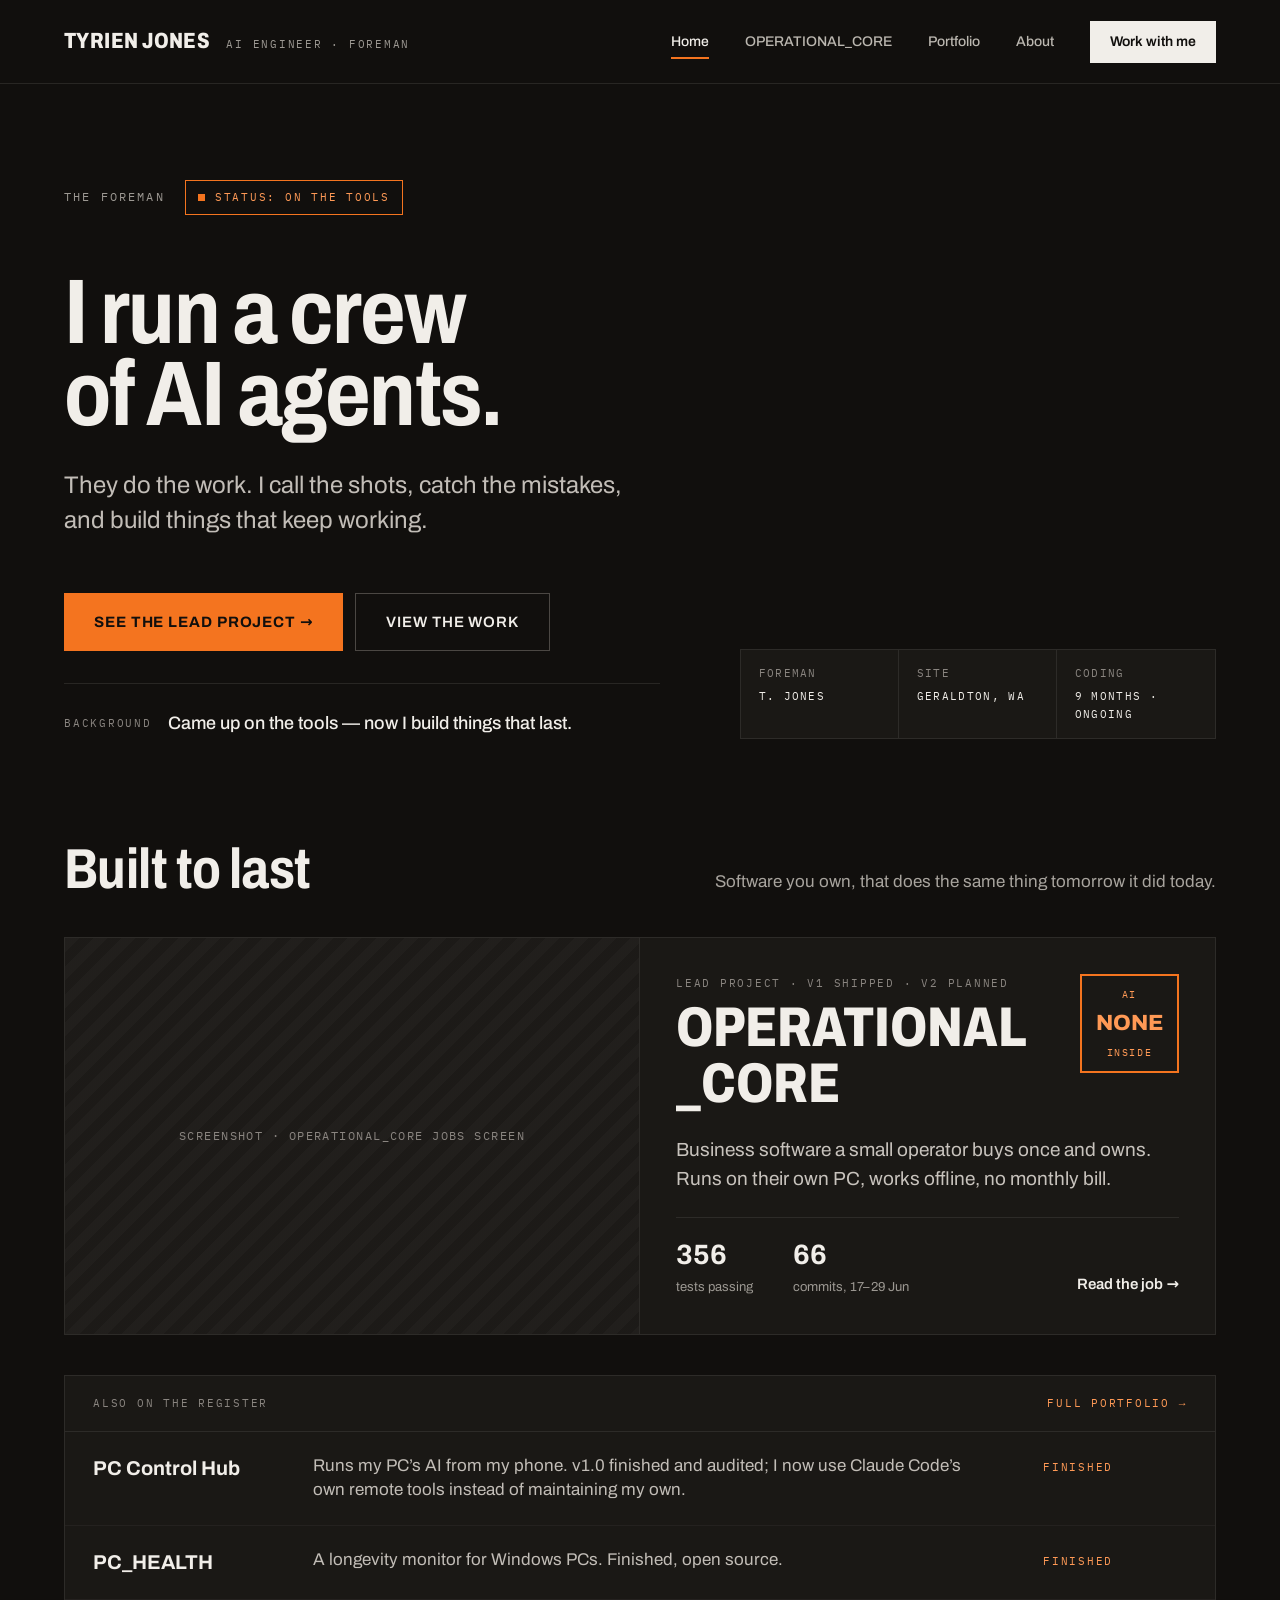
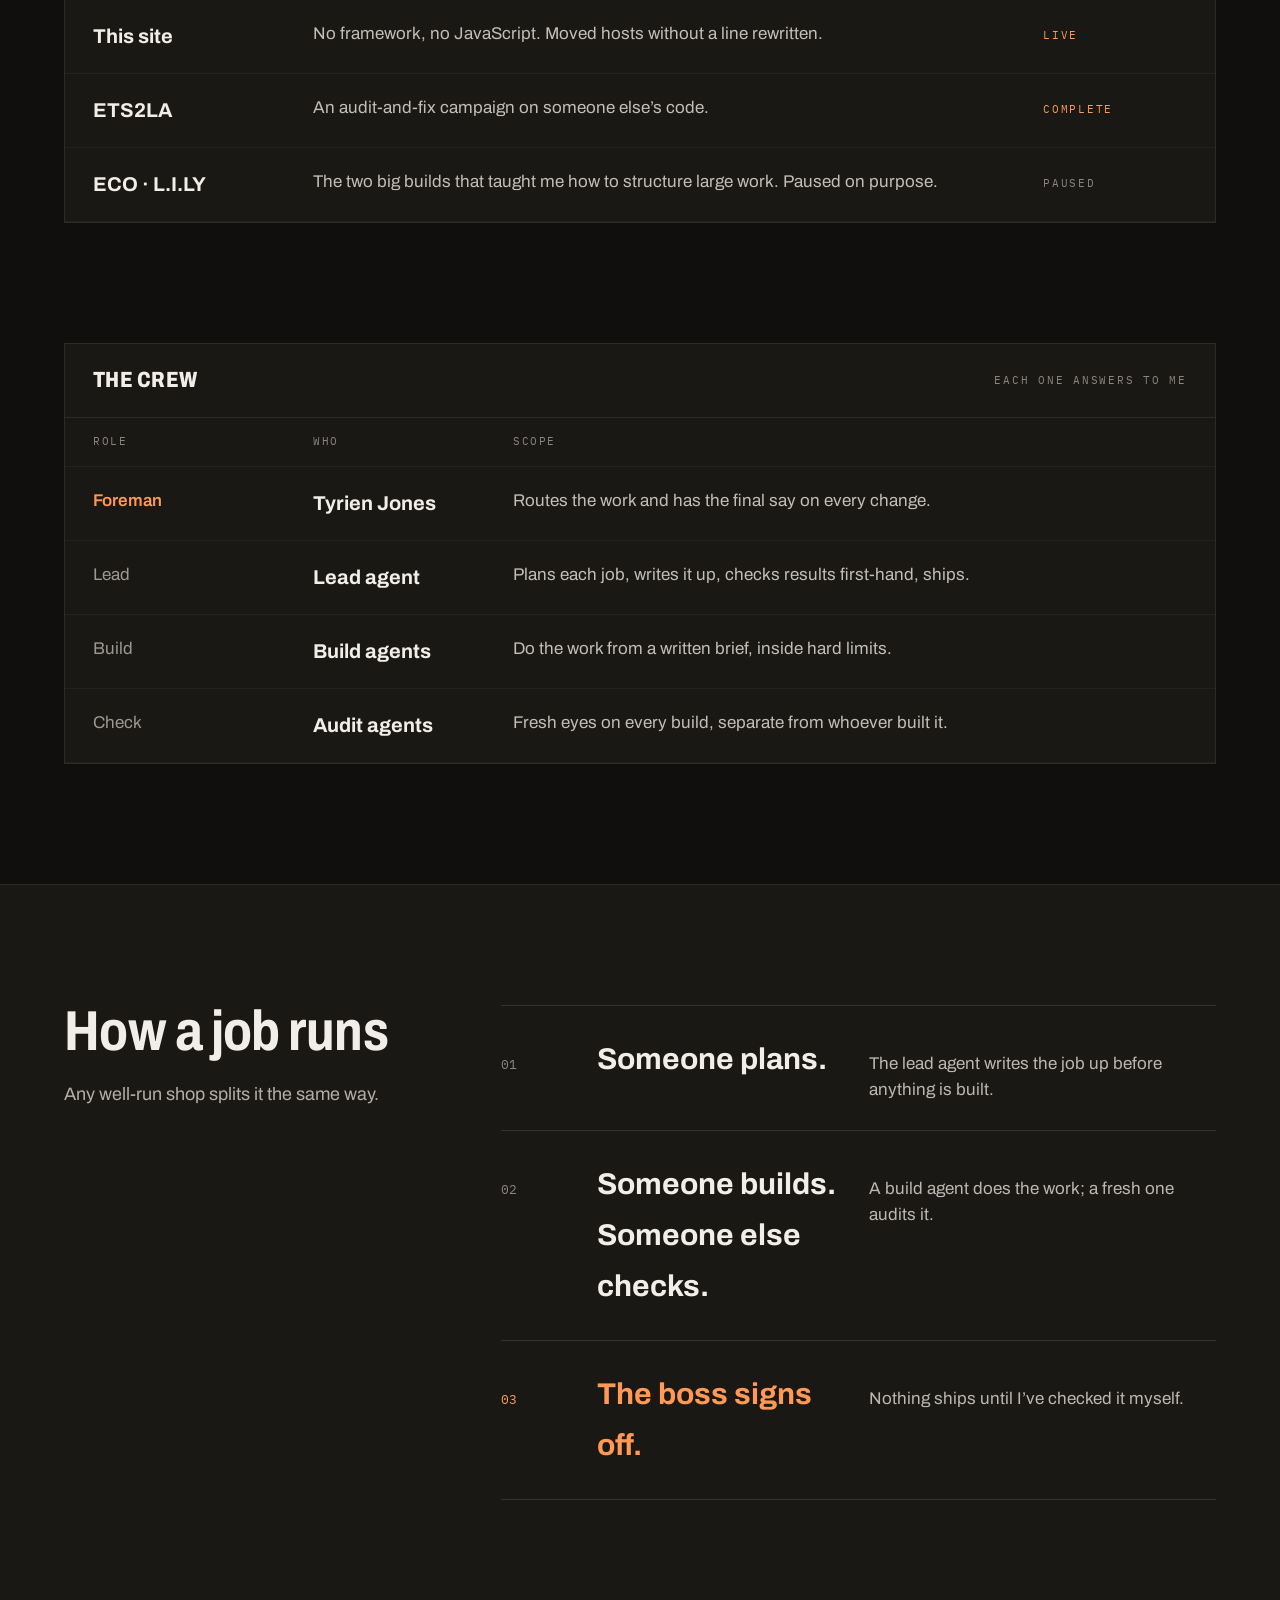
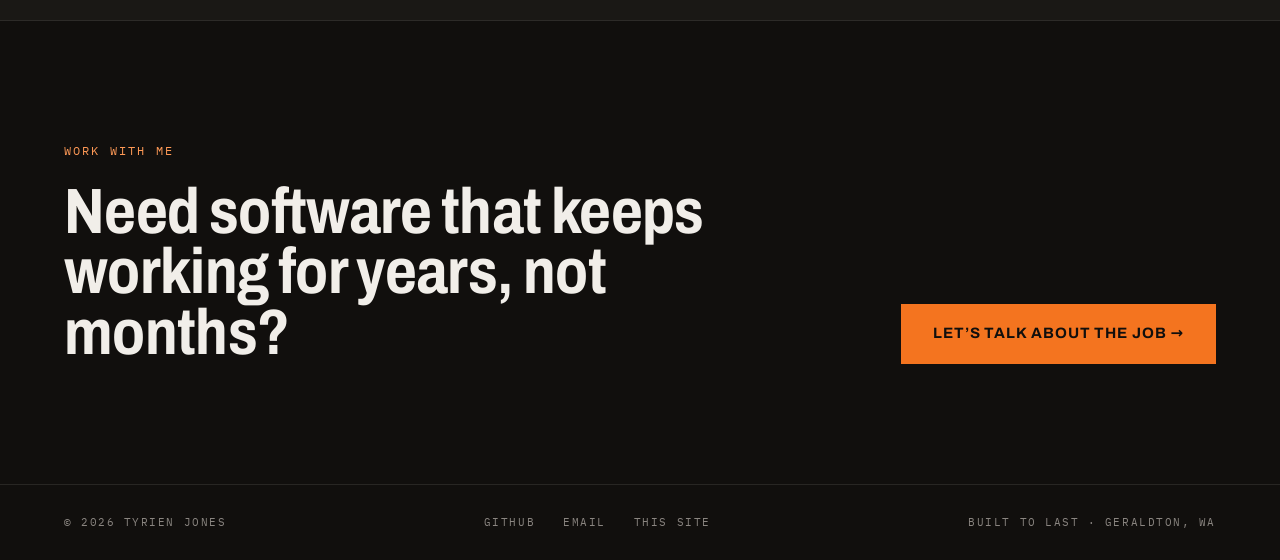
==== commit b9b11cfd: "Review fixes: drop photo slots, tighten About wording, fix column spills - Home hero and About: remo" ====
--- a/site/index.html
+++ b/site/index.html
@@ -46,7 +46,6 @@
     </div>
   </div>
   <div class="hero-media">
-    <div class="ph"><span class="lbl">PHOTO · TYRIEN ON SITE / HANDS ON TOOLS</span></div>
     <div class="spec-strip">
       <div><span>FOREMAN</span><span>T. JONES</span></div>
       <div><span>SITE</span><span>GERALDTON, WA</span></div>
--- a/site/assets/css/site.css
+++ b/site/assets/css/site.css
@@ -198,10 +198,10 @@
   background: repeating-linear-gradient(135deg, var(--panel-2) 0 10px, oklch(0.22 0.006 70) 10px 20px);
 }
 
-/* ---- Spec strip (under hero photo) --------------------------- */
+/* ---- Spec strip (home hero) ---------------------------------- */
 .spec-strip {
   display: grid; grid-template-columns: repeat(3, minmax(0,1fr));
-  background: var(--panel); border: 1px solid var(--line); border-top: none;
+  background: var(--panel); border: 1px solid var(--line);
   font-family: var(--font-mono); font-size: 11px; letter-spacing: .12em;
   text-transform: uppercase;
 }
@@ -277,13 +277,7 @@
 .split { display: grid; gap: 80px; align-items: start; }
 .split.s-12 { grid-template-columns: minmax(0,1fr) minmax(0,2fr); }
 .split.s-21 { grid-template-columns: minmax(0,2fr) minmax(0,1fr); }
-.hero-media { display: flex; flex-direction: column; }
-.hero-media .ph { flex: 1; min-height: 560px; }
-
-/* ---- Photo strip (About) ---------------------------------------- */
-.photo-strip { display: grid; grid-template-columns: repeat(5, minmax(0,1fr)); gap: 16px; }
-@media (max-width: 1100px) { .photo-strip { grid-template-columns: repeat(3, minmax(0,1fr)); } }
-@media (max-width: 640px)  { .photo-strip { grid-template-columns: repeat(2, minmax(0,1fr)); } }
+.hero-media { display: flex; flex-direction: column; justify-content: flex-end; }
 
 /* ---- Section headers ------------------------------------------- */
 .sec-head { display: flex; justify-content: space-between; align-items: end; gap: 24px; flex-wrap: wrap; }
@@ -518,6 +512,12 @@
   padding-right: max(var(--gut), calc((100% - 1440px) / 2));
 }
 
+/* ---- Portfolio job register: stack rows before the columns get squeezed */
+@media (max-width: 900px) {
+  .reg-row { grid-template-columns: minmax(0,1fr) !important; gap: 6px !important; }
+  .reg-row > span:last-child { display: none; }
+}
+
 /* ---- Mobile (HANDOFF §6) --------------------------------------------- */
 @media (max-width: 1100px) {
   :root { --gut: 32px; }
@@ -526,7 +526,6 @@
   .doc { grid-template-columns: minmax(0,1fr); gap: 48px; }
   .doc-index { position: static; }
   .split, .split.s-12, .split.s-21 { grid-template-columns: minmax(0,1fr); gap: 48px; }
-  .hero-media .ph { min-height: 380px; }
 }
 @media (max-width: 640px) {
   :root { --gut: 16px; --nav-h: auto; }
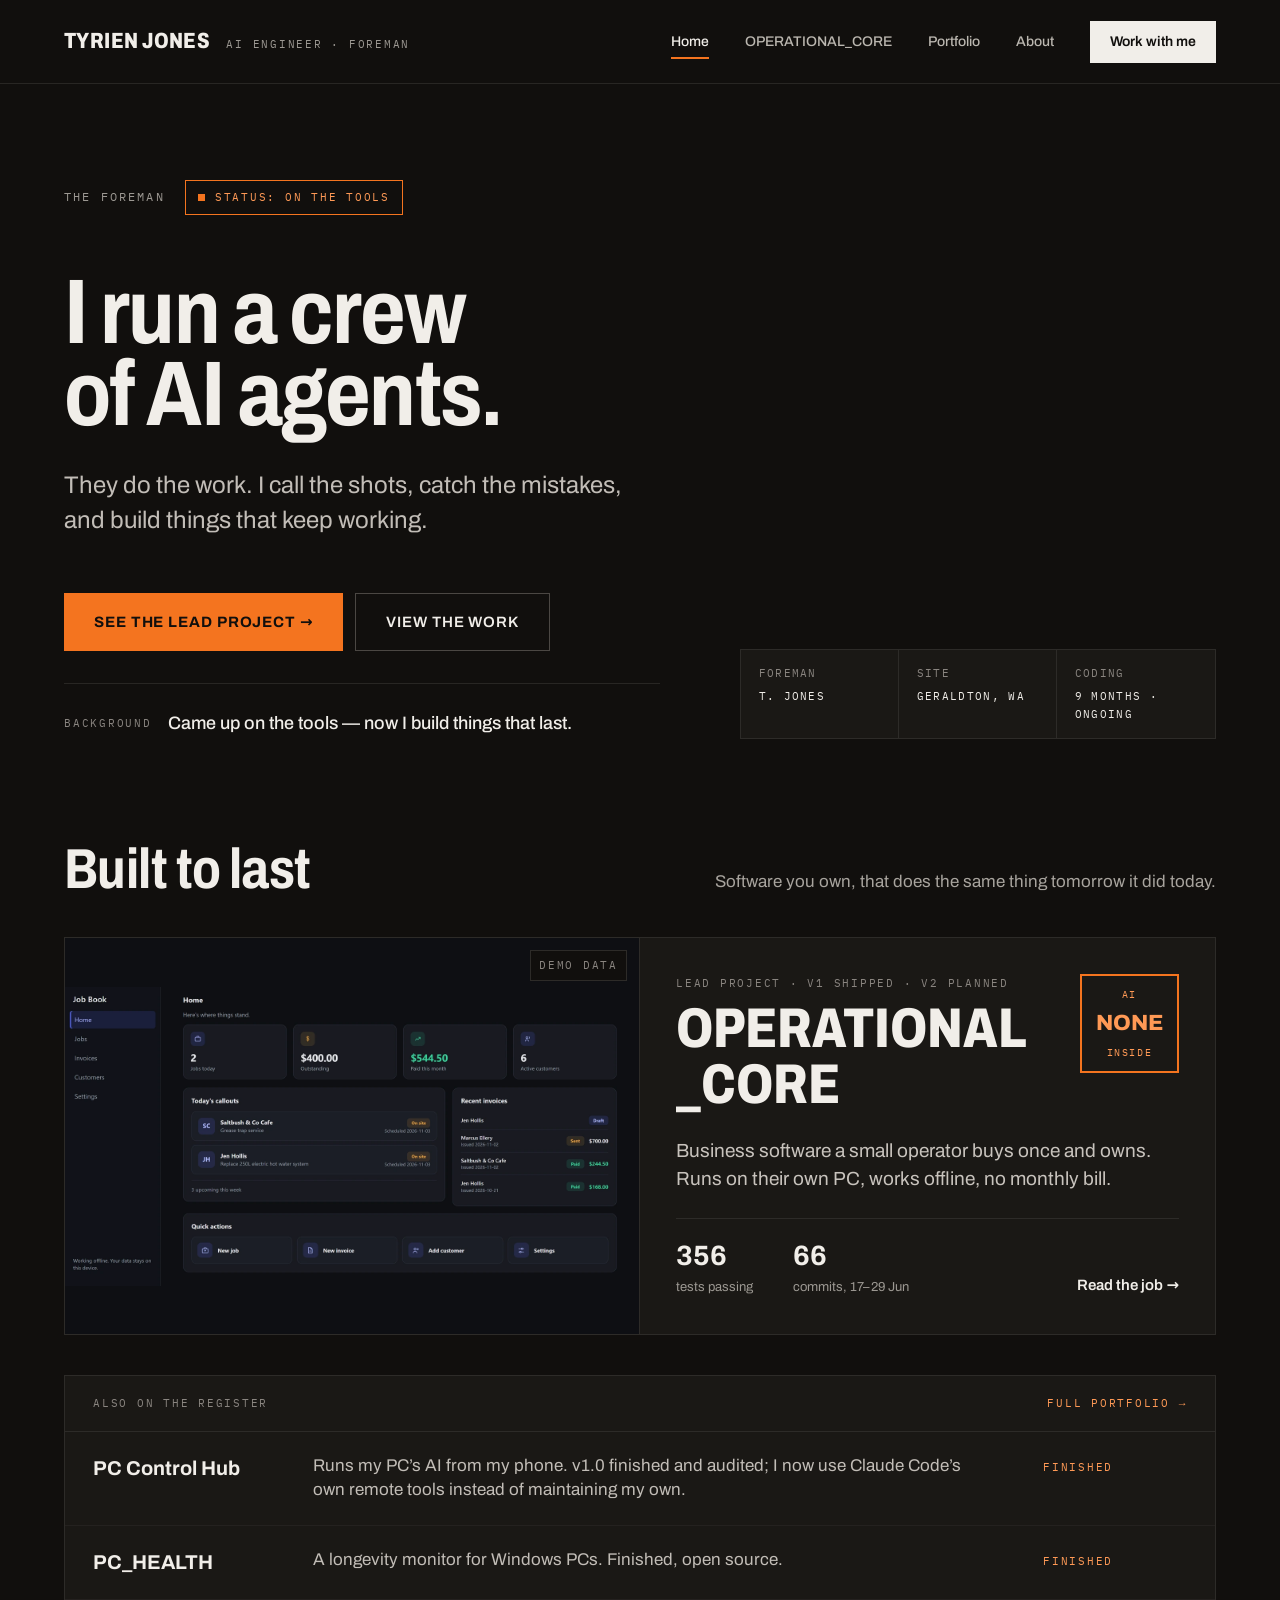
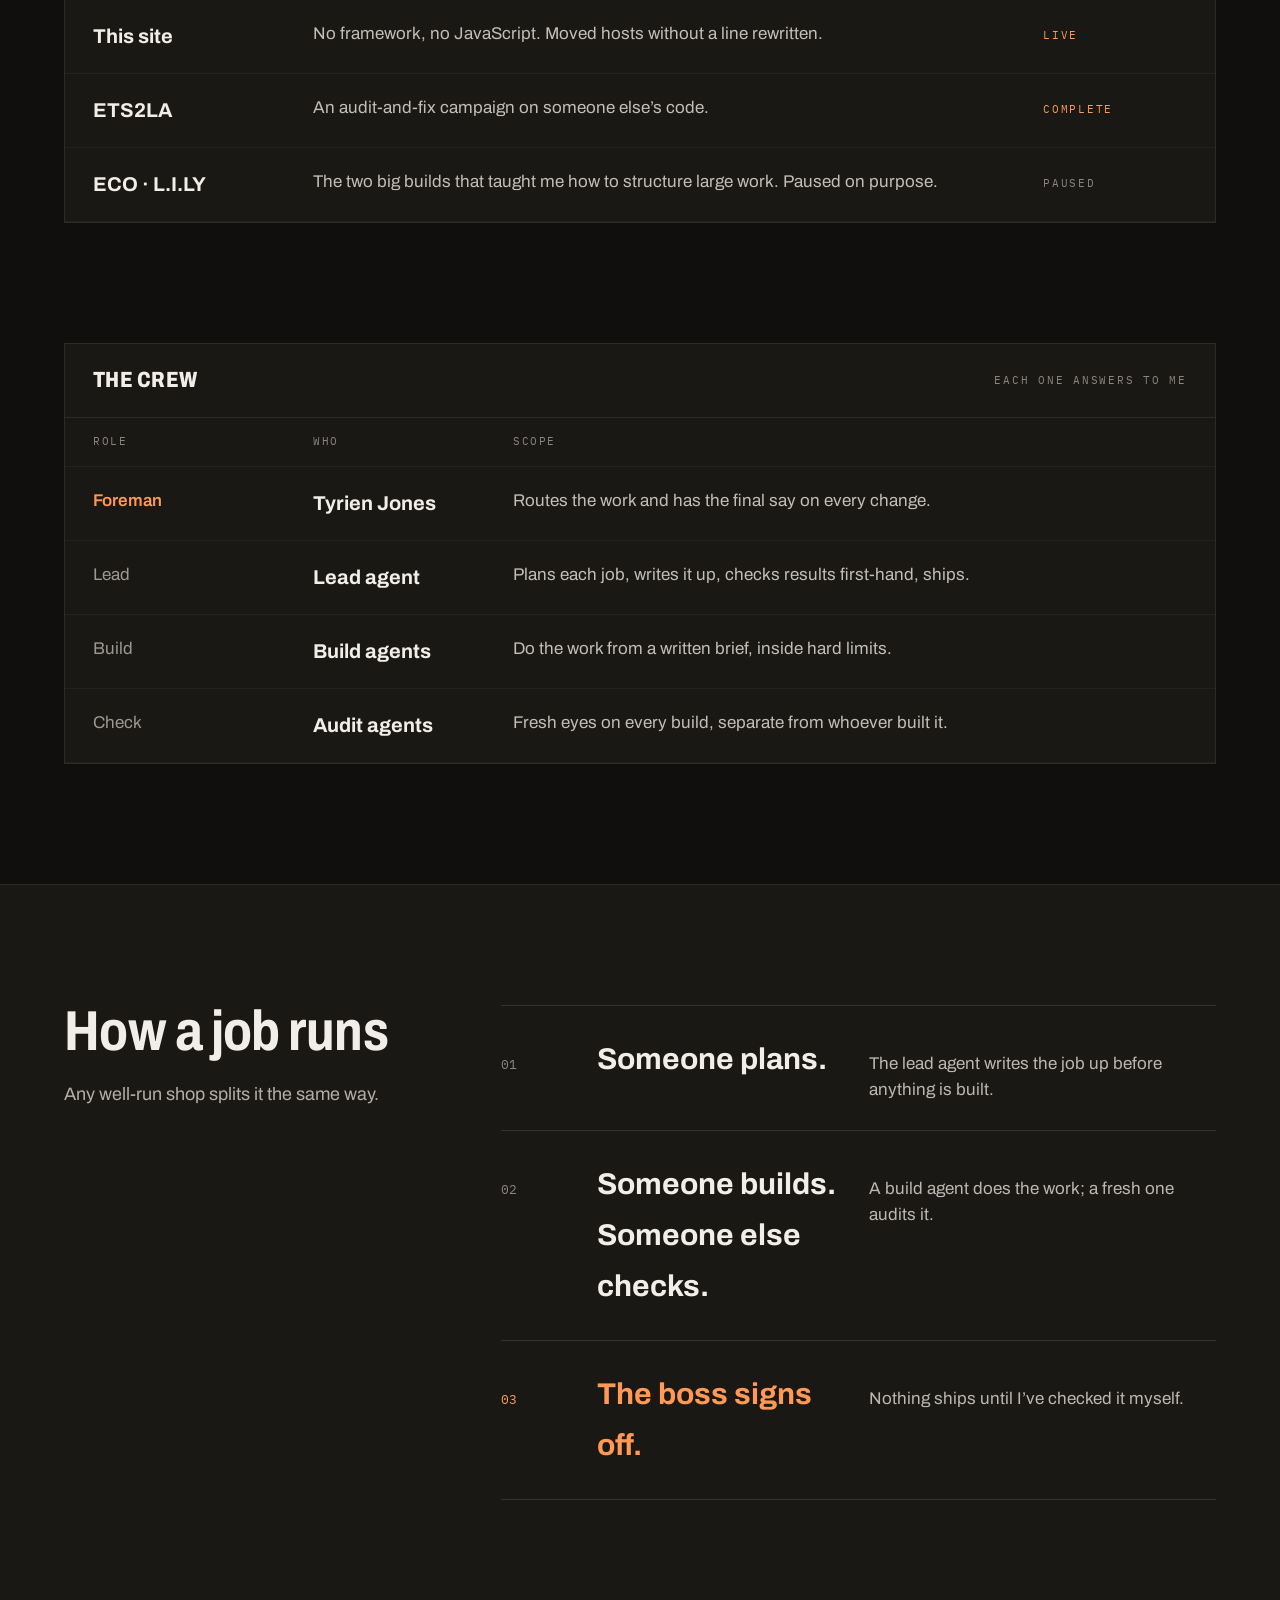
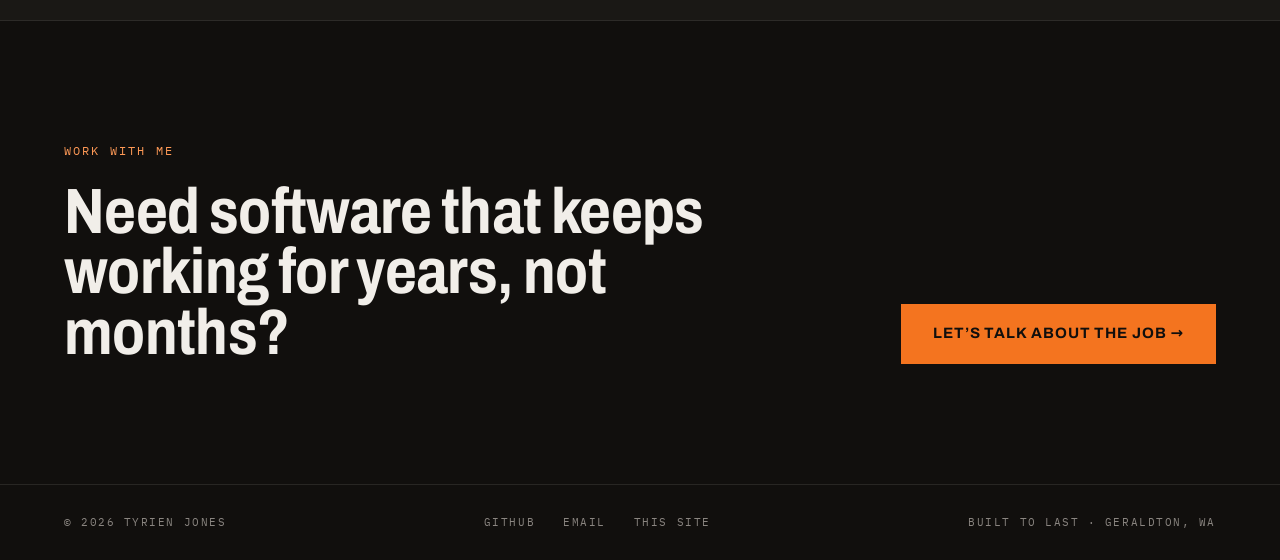
==== commit 954c816f: "Home card screenshot + version the stylesheet so browsers can't mix old and new Cloudflare sends the" ====
--- a/site/index.html
+++ b/site/index.html
@@ -6,7 +6,7 @@
 <meta name="color-scheme" content="dark">
 <title>Tyrien Jones — AI Engineer · Foreman</title>
 <meta name="description" content="I run a crew of AI agents. They do the work. I call the shots, catch the mistakes, and build things that keep working.">
-<link rel="stylesheet" href="assets/css/site.css">
+<link rel="stylesheet" href="assets/css/site.css?v=dfd44c19">
 </head>
 <body>
 
@@ -61,7 +61,7 @@
   </div>
   <div class="card-grid" style="grid-template-columns:minmax(0,1fr)">
     <a class="card" href="operational-core.html" style="display:grid;grid-template-columns:repeat(auto-fit,minmax(min(100%,420px),1fr))">
-      <div class="card-media ph" style="height:auto;min-height:340px;border-bottom:none;border-right:1px solid oklch(0.29 0.006 70)"><span class="lbl">SCREENSHOT · OPERATIONAL_CORE JOBS SCREEN</span></div>
+      <div class="card-shot"><img src="assets/img/oc-home-1440.webp" srcset="assets/img/oc-home-1440.webp 1440w, assets/img/oc-home-2880.webp 2880w" sizes="(min-width: 1440px) 660px, (min-width: 901px) 50vw, 100vw" width="1440" height="750" alt="OPERATIONAL_CORE's Home screen, with demo data"><span class="lbl card-shot-tag">DEMO DATA</span></div>
       <div class="card-body">
         <div class="card-top">
           <div style="display:flex;flex-direction:column;gap:8px">
@@ -153,7 +153,7 @@
   <span>© 2026 TYRIEN JONES</span>
   <span class="links">
     <a href="https://github.com/tyrienjones-tech">GITHUB</a>
-    <a href="mailto:tyrienjones.tech@gmail.com">EMAIL</a>
+    <!--email_off--><a href="mailto:tyrienjones.tech@gmail.com">EMAIL</a><!--/email_off-->
     <a href="this-site.html">THIS SITE</a>
   </span>
   <span>BUILT TO LAST · GERALDTON, WA</span>
--- a/site/assets/css/site.css
+++ b/site/assets/css/site.css
@@ -196,6 +196,44 @@
 .card-media.ph {
   height: 300px; border: none; border-bottom: 1px solid var(--line);
   background: repeating-linear-gradient(135deg, var(--panel-2) 0 10px, oklch(0.22 0.006 70) 10px 20px);
+}
+
+/* ---- Screenshots -------------------------------------------- */
+/* A grid of real screens: one wide shot with a side column, then a row of
+   close-ups. Close-ups sit letterboxed on the app's own background colour,
+   so the bars read as part of the screenshot. */
+.shots { display: grid; grid-template-columns: repeat(6, minmax(0, 1fr)); gap: 28px 16px; }
+.shot { margin: 0; display: flex; flex-direction: column; gap: 12px; min-width: 0; }
+.shot img { width: 100%; height: auto; border: 1px solid var(--line); }
+.shots .s-wide { grid-column: span 4; }
+.shots .s-side { grid-column: span 2; }
+.shot-paper, .shot-tile { position: relative; overflow: hidden; border: 1px solid var(--line); }
+.shot-paper { flex: 1; min-height: 0; background: #fff; }
+.shot-tile { aspect-ratio: 7 / 5; background: rgb(14 15 19); }
+.shot-paper img, .shot-tile img { position: absolute; inset: 0; height: 100%; border: 0; }
+.shot-paper img { object-fit: cover; object-position: top; }
+.shot-tile img { object-fit: contain; }
+.shots-note { margin-top: 20px; }
+/* Screenshot filling a card's media side (home page). */
+.card-shot { position: relative; overflow: hidden; background: rgb(14 15 19); border-right: 1px solid var(--line); }
+.card-shot img { width: 100%; height: 100%; object-fit: contain; }
+.card-shot-tag { position: absolute; top: 12px; right: 12px; padding: 5px 8px; background: var(--bg); border: 1px solid var(--line); }
+/* The card stacks once it can't fit two 420px columns: the shot then sits
+   on top, and the tag drops into a strip under it. */
+.card:has(> .card-shot) { container-type: inline-size; }
+@container (width < 840px) {
+  .card-shot { border-right: 0; border-bottom: 1px solid var(--line); }
+  .card-shot img { height: auto; }
+  .card-shot-tag { position: static; display: block; border: 0; border-top: 1px solid var(--line); padding: 10px 16px; }
+}
+@media (max-width: 900px) {
+  .shots { grid-template-columns: repeat(2, minmax(0, 1fr)); }
+  .shots .s-wide { grid-column: 1 / -1; }
+  .shots .s-side { grid-column: auto; }
+  .shot-paper { flex: none; aspect-ratio: 7 / 5; }
+}
+@media (max-width: 640px) {
+  .shots { grid-template-columns: minmax(0, 1fr); }
 }
 
 /* ---- Spec strip (home hero) ---------------------------------- */
